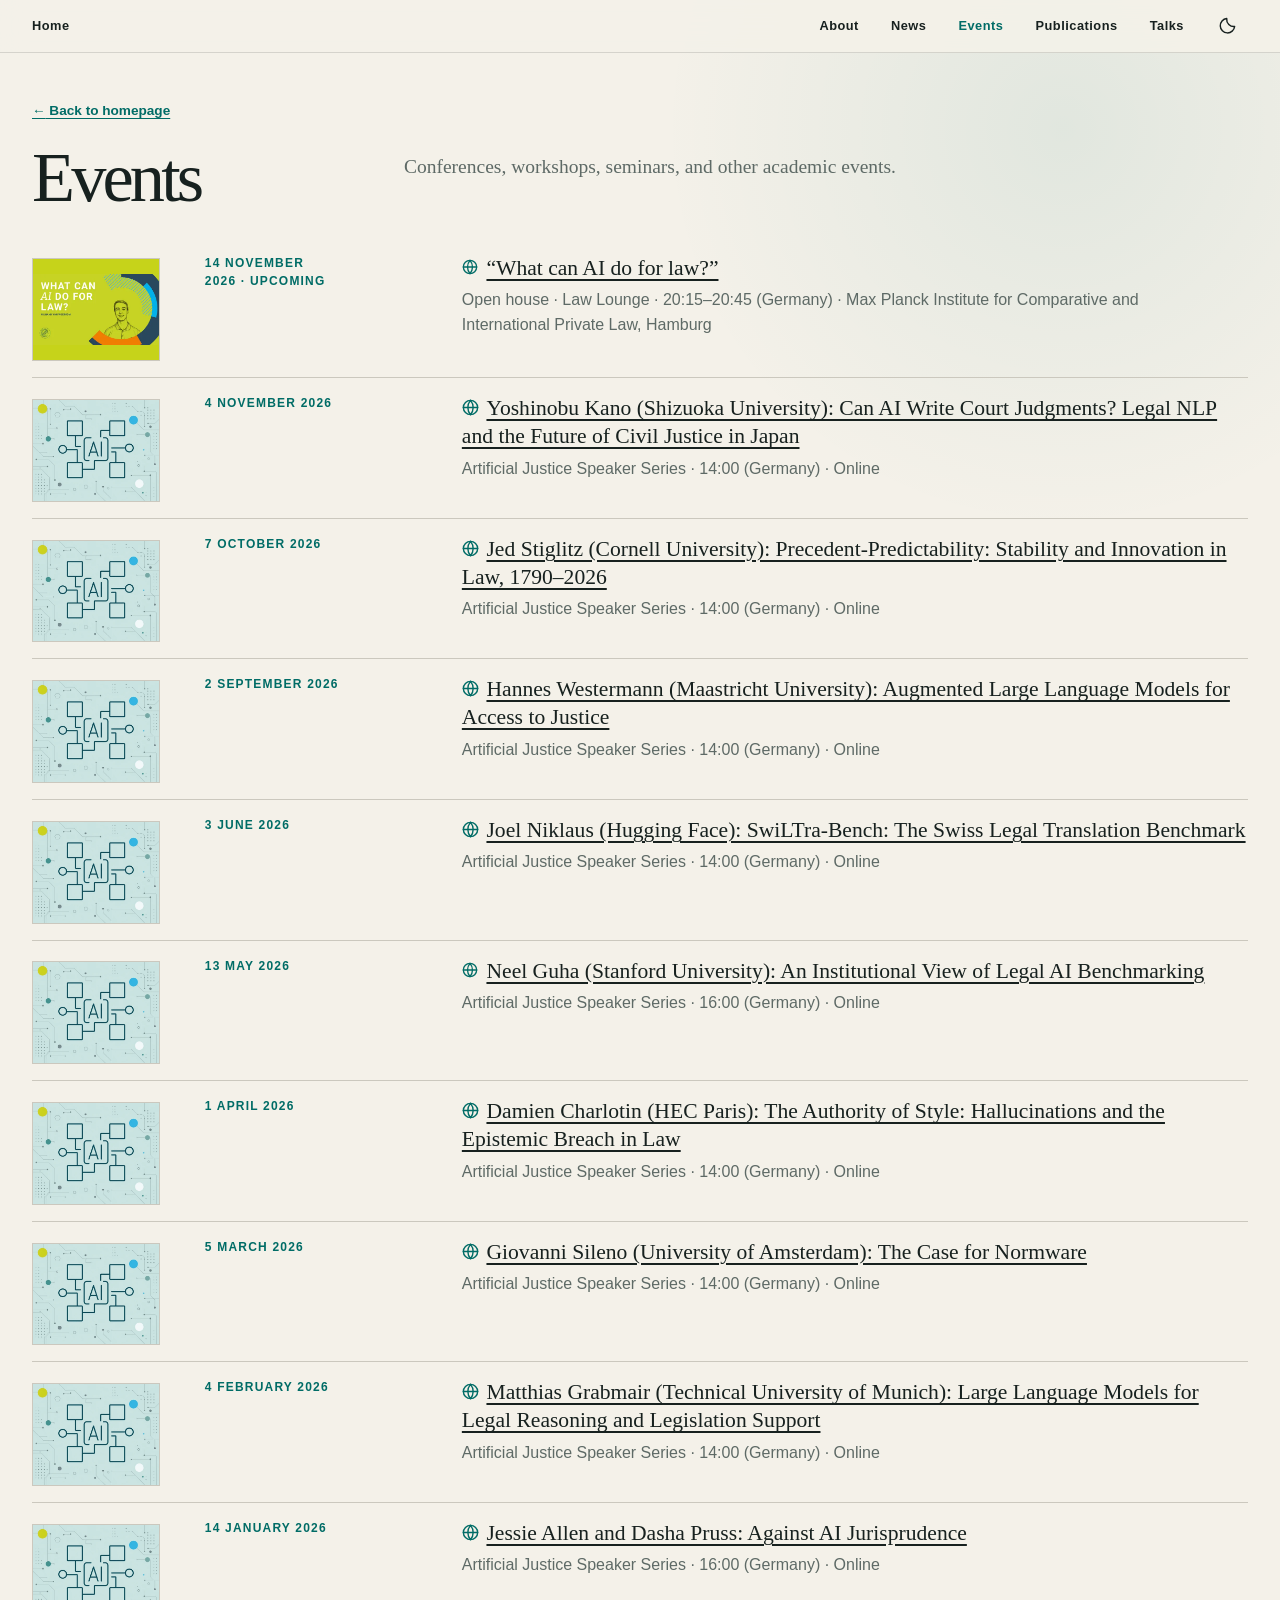
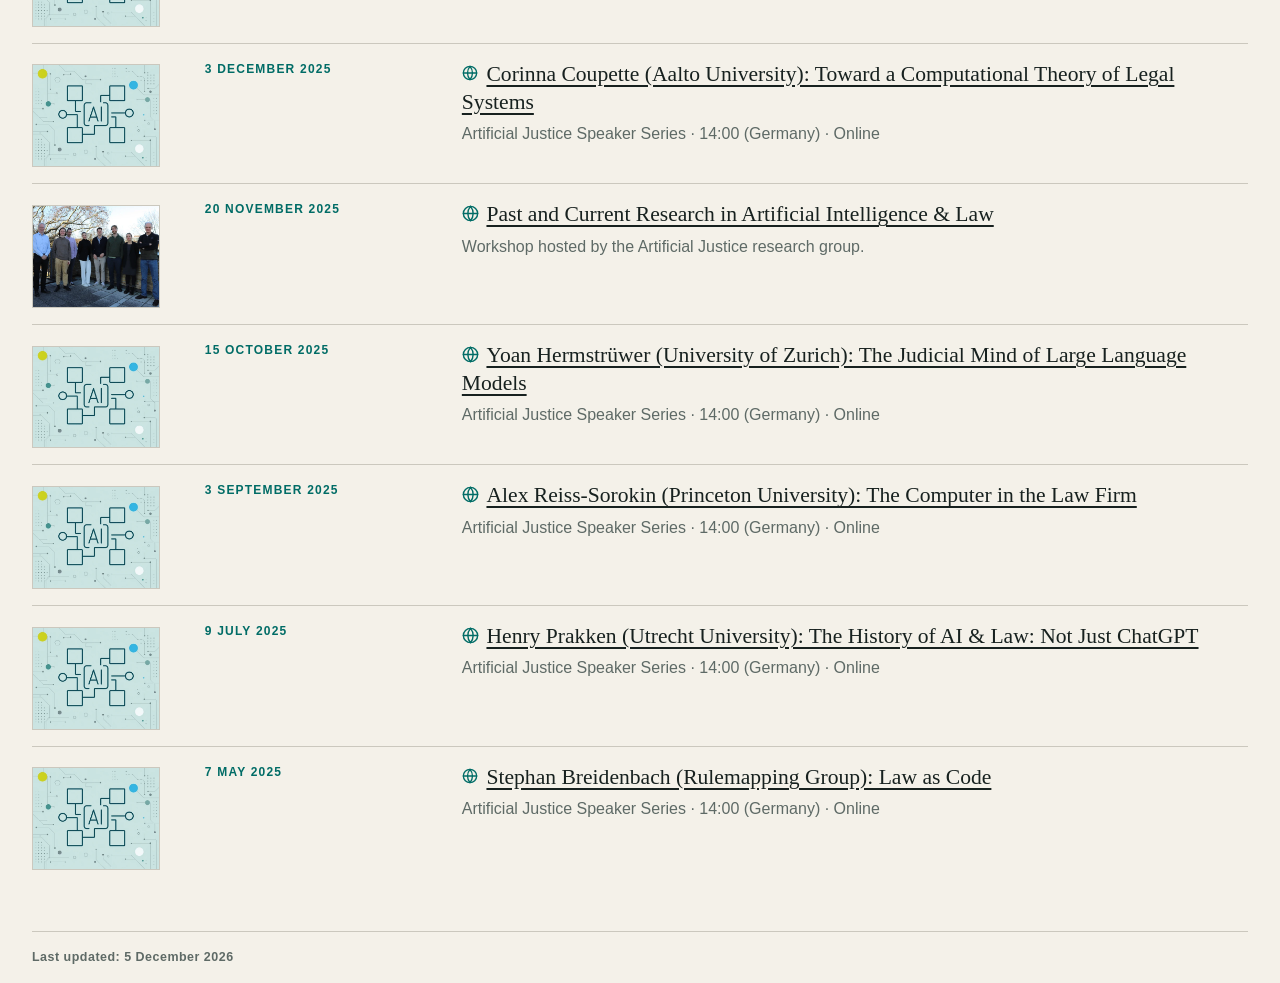
==== events.html @ 54cd49c9 "Tighten Talks spacing in phone layout" ====
<!doctype html>
<html lang="en">
  <head>
    <meta charset="utf-8">
    <meta name="viewport" content="width=device-width, initial-scale=1">
    <meta name="theme-color" content="#f4f1e9">
    <meta name="description" content="Conferences, workshops, seminars, and other academic events.">
    <title>Events — Wijnand van Woerkom</title>
    <link rel="icon" href="favicon.ico?v=1" sizes="16x16 32x32 48x48 64x64">
    <link rel="icon" href="assets/icons/favicon.svg?v=13" type="image/svg+xml" sizes="any">
    <link rel="icon" href="assets/icons/favicon-32.png?v=13" sizes="32x32" type="image/png">
    <link rel="apple-touch-icon" href="assets/icons/apple-touch-icon.png?v=13">
    <script src="scripts/theme.js?v=4"></script>
    <link rel="stylesheet" href="styles.css?v=54">
    <script src="scripts/site.js?v=16" defer></script>
    <script src="scripts/lightbox.js?v=1" defer></script>
    <!-- Cloudflare Web Analytics -->
    <script
      type="module"
      src="https://static.cloudflareinsights.com/beacon.min.js"
      data-cf-beacon='{"token":"e4d41b147d684d9581b0b6d84099897e"}'
    ></script>
    <!-- End Cloudflare Web Analytics -->
  </head>
  <body>
    <a class="skip-link" href="#main-content">Skip to main content</a>

    <header class="site-header">
      <div class="header-inner">
        <a class="home-link" href="index.html">Home</a>
        <nav aria-label="Primary navigation">
          <a href="index.html#about">About</a>
          <a href="news.html">News</a>
          <a href="events.html" aria-current="page">Events</a>
          <a href="index.html#publications">Publications</a>
          <a href="index.html#talks">Talks</a>
        </nav>
        <button class="theme-toggle" type="button" data-theme-toggle aria-label="Switch to dark mode" title="Switch to dark mode" hidden>
          <svg class="theme-icon-moon" viewBox="0 0 24 24" aria-hidden="true" focusable="false">
            <path d="M20.8 13.1A9 9 0 0 1 10.9 3.2a9 9 0 1 0 9.9 9.9Z"></path>
          </svg>
          <svg class="theme-icon-sun" viewBox="0 0 24 24" aria-hidden="true" focusable="false">
            <circle cx="12" cy="12" r="4"></circle>
            <path d="M12 2v2M12 20v2M2 12h2M20 12h2M4.93 4.93l1.42 1.42M17.65 17.65l1.42 1.42M4.93 19.07l1.42-1.42M17.65 6.35l1.42-1.42"></path>
          </svg>
        </button>
      </div>
    </header>

    <main class="listing-page" id="main-content">
      <a class="back-link" href="index.html#events"><span aria-hidden="true">←</span> Back to homepage</a>
      <header class="listing-intro">
        <h1>Events</h1>
        <p>Conferences, workshops, seminars, and other academic events.</p>
      </header>

      <ol class="archive-list">
        <!-- Add new entries at the top and copy the first three to index.html. -->
        <li>
          <a class="item-thumbnail" href="assets/thumbnails/full/lawsnack.webp" data-lightbox aria-haspopup="dialog" aria-label="Enlarge image for What can AI do for law?">
            <img class="thumbnail-lawsnack" src="assets/thumbnails/lawsnack.webp" alt="" width="480" height="384" loading="lazy" decoding="async">
          </a>
          <p class="entry-date"><time datetime="2026-11-14">14 November 2026</time>&nbsp;<span class="entry-status">· Upcoming</span></p>
          <div>
            <h2>
              <a href="https://www.mpipriv.de/open-house">“What can AI do for law?”</a>
            </h2>
            <p>Open house · Law Lounge · 20:15–20:45 (Germany) · Max Planck Institute for Comparative and International Private Law, Hamburg</p>
          </div>
        </li>
        <li>
          <a class="item-thumbnail" href="assets/thumbnails/full/artificial-justice-light.webp?v=2" data-lightbox data-lightbox-dark="assets/thumbnails/full/artificial-justice-dark.webp?v=2" aria-haspopup="dialog" aria-label="Enlarge image for Yoshinobu Kano (Shizuoka University): Can AI Write Court Judgments? Legal NLP and the Future of Civil Justice in Japan">
            <img class="thumbnail-light" src="assets/thumbnails/artificial-justice-light.webp?v=4" alt="" width="480" height="384" loading="lazy" decoding="async">
            <img class="thumbnail-dark" src="assets/thumbnails/artificial-justice-dark.webp?v=4" alt="" width="480" height="384" loading="lazy" decoding="async">
          </a>
          <time datetime="2026-11-04">4 November 2026</time>
          <div>
            <h2>
              <a href="https://www.mpipriv.de/events/47195/1926527">Yoshinobu Kano (Shizuoka University): Can AI Write Court Judgments? Legal NLP and the Future of Civil Justice in Japan</a>
            </h2>
            <p>Artificial Justice Speaker Series · 14:00 (Germany) · Online</p>
          </div>
        </li>
        <li>
          <a class="item-thumbnail" href="assets/thumbnails/full/artificial-justice-light.webp?v=2" data-lightbox data-lightbox-dark="assets/thumbnails/full/artificial-justice-dark.webp?v=2" aria-haspopup="dialog" aria-label="Enlarge image for Jed Stiglitz (Cornell University): Precedent-Predictability: Stability and Innovation in Law, 1790–2026">
            <img class="thumbnail-light" src="assets/thumbnails/artificial-justice-light.webp?v=4" alt="" width="480" height="384" loading="lazy" decoding="async">
            <img class="thumbnail-dark" src="assets/thumbnails/artificial-justice-dark.webp?v=4" alt="" width="480" height="384" loading="lazy" decoding="async">
          </a>
          <time datetime="2026-10-07">7 October 2026</time>
          <div>
            <h2>
              <a href="https://www.mpipriv.de/events/46860/1929073">Jed Stiglitz (Cornell University): Precedent-Predictability: Stability and Innovation in Law, 1790–2026</a>
            </h2>
            <p>Artificial Justice Speaker Series · 14:00 (Germany) · Online</p>
          </div>
        </li>
        <li>
          <a class="item-thumbnail" href="assets/thumbnails/full/artificial-justice-light.webp?v=2" data-lightbox data-lightbox-dark="assets/thumbnails/full/artificial-justice-dark.webp?v=2" aria-haspopup="dialog" aria-label="Enlarge image for Hannes Westermann (Maastricht University): Augmented Large Language Models for Access to Justice">
            <img class="thumbnail-light" src="assets/thumbnails/artificial-justice-light.webp?v=4" alt="" width="480" height="384" loading="lazy" decoding="async">
            <img class="thumbnail-dark" src="assets/thumbnails/artificial-justice-dark.webp?v=4" alt="" width="480" height="384" loading="lazy" decoding="async">
          </a>
          <time datetime="2026-09-02">2 September 2026</time>
          <div>
            <h2>
              <a href="https://www.mpipriv.de/events/46498/1929073">Hannes Westermann (Maastricht University): Augmented Large Language Models for Access to Justice</a>
            </h2>
            <p>Artificial Justice Speaker Series · 14:00 (Germany) · Online</p>
          </div>
        </li>
        <li>
          <a class="item-thumbnail" href="assets/thumbnails/full/artificial-justice-light.webp?v=2" data-lightbox data-lightbox-dark="assets/thumbnails/full/artificial-justice-dark.webp?v=2" aria-haspopup="dialog" aria-label="Enlarge image for Joel Niklaus (Hugging Face): SwiLTra-Bench: The Swiss Legal Translation Benchmark">
            <img class="thumbnail-light" src="assets/thumbnails/artificial-justice-light.webp?v=4" alt="" width="480" height="384" loading="lazy" decoding="async">
            <img class="thumbnail-dark" src="assets/thumbnails/artificial-justice-dark.webp?v=4" alt="" width="480" height="384" loading="lazy" decoding="async">
          </a>
          <time datetime="2026-06-03">3 June 2026</time>
          <div>
            <h2>
              <a href="https://www.mpipriv.de/events/45762/1929073">Joel Niklaus (Hugging Face): SwiLTra-Bench: The Swiss Legal Translation Benchmark</a>
            </h2>
            <p>Artificial Justice Speaker Series · 14:00 (Germany) · Online</p>
          </div>
        </li>
        <li>
          <a class="item-thumbnail" href="assets/thumbnails/full/artificial-justice-light.webp?v=2" data-lightbox data-lightbox-dark="assets/thumbnails/full/artificial-justice-dark.webp?v=2" aria-haspopup="dialog" aria-label="Enlarge image for Neel Guha (Stanford University): An Institutional View of Legal AI Benchmarking">
            <img class="thumbnail-light" src="assets/thumbnails/artificial-justice-light.webp?v=4" alt="" width="480" height="384" loading="lazy" decoding="async">
            <img class="thumbnail-dark" src="assets/thumbnails/artificial-justice-dark.webp?v=4" alt="" width="480" height="384" loading="lazy" decoding="async">
          </a>
          <time datetime="2026-05-13">13 May 2026</time>
          <div>
            <h2>
              <a href="https://www.mpipriv.de/events/45510/1929073">Neel Guha (Stanford University): An Institutional View of Legal AI Benchmarking</a>
            </h2>
            <p>Artificial Justice Speaker Series · 16:00 (Germany) · Online</p>
          </div>
        </li>
        <li>
          <a class="item-thumbnail" href="assets/thumbnails/full/artificial-justice-light.webp?v=2" data-lightbox data-lightbox-dark="assets/thumbnails/full/artificial-justice-dark.webp?v=2" aria-haspopup="dialog" aria-label="Enlarge image for Damien Charlotin (HEC Paris): The Authority of Style: Hallucinations and the Epistemic Breach in Law">
            <img class="thumbnail-light" src="assets/thumbnails/artificial-justice-light.webp?v=4" alt="" width="480" height="384" loading="lazy" decoding="async">
            <img class="thumbnail-dark" src="assets/thumbnails/artificial-justice-dark.webp?v=4" alt="" width="480" height="384" loading="lazy" decoding="async">
          </a>
          <time datetime="2026-04-01">1 April 2026</time>
          <div>
            <h2>
              <a href="https://www.mpipriv.de/events/45052/1929073">Damien Charlotin (HEC Paris): The Authority of Style: Hallucinations and the Epistemic Breach in Law</a>
            </h2>
            <p>Artificial Justice Speaker Series · 14:00 (Germany) · Online</p>
          </div>
        </li>
        <li>
          <a class="item-thumbnail" href="assets/thumbnails/full/artificial-justice-light.webp?v=2" data-lightbox data-lightbox-dark="assets/thumbnails/full/artificial-justice-dark.webp?v=2" aria-haspopup="dialog" aria-label="Enlarge image for Giovanni Sileno (University of Amsterdam): The Case for Normware">
            <img class="thumbnail-light" src="assets/thumbnails/artificial-justice-light.webp?v=4" alt="" width="480" height="384" loading="lazy" decoding="async">
            <img class="thumbnail-dark" src="assets/thumbnails/artificial-justice-dark.webp?v=4" alt="" width="480" height="384" loading="lazy" decoding="async">
          </a>
          <time datetime="2026-03-05">5 March 2026</time>
          <div>
            <h2>
              <a href="https://www.mpipriv.de/events/44891/1929073">Giovanni Sileno (University of Amsterdam): The Case for Normware</a>
            </h2>
            <p>Artificial Justice Speaker Series · 14:00 (Germany) · Online</p>
          </div>
        </li>
        <li>
          <a class="item-thumbnail" href="assets/thumbnails/full/artificial-justice-light.webp?v=2" data-lightbox data-lightbox-dark="assets/thumbnails/full/artificial-justice-dark.webp?v=2" aria-haspopup="dialog" aria-label="Enlarge image for Matthias Grabmair (Technical University of Munich): Large Language Models for Legal Reasoning and Legislation Support">
            <img class="thumbnail-light" src="assets/thumbnails/artificial-justice-light.webp?v=4" alt="" width="480" height="384" loading="lazy" decoding="async">
            <img class="thumbnail-dark" src="assets/thumbnails/artificial-justice-dark.webp?v=4" alt="" width="480" height="384" loading="lazy" decoding="async">
          </a>
          <time datetime="2026-02-04">4 February 2026</time>
          <div>
            <h2>
              <a href="https://www.mpipriv.de/events/44492/1929073">Matthias Grabmair (Technical University of Munich): Large Language Models for Legal Reasoning and Legislation Support</a>
            </h2>
            <p>Artificial Justice Speaker Series · 14:00 (Germany) · Online</p>
          </div>
        </li>
        <li>
          <a class="item-thumbnail" href="assets/thumbnails/full/artificial-justice-light.webp?v=2" data-lightbox data-lightbox-dark="assets/thumbnails/full/artificial-justice-dark.webp?v=2" aria-haspopup="dialog" aria-label="Enlarge image for Jessie Allen and Dasha Pruss: Against AI Jurisprudence">
            <img class="thumbnail-light" src="assets/thumbnails/artificial-justice-light.webp?v=4" alt="" width="480" height="384" loading="lazy" decoding="async">
            <img class="thumbnail-dark" src="assets/thumbnails/artificial-justice-dark.webp?v=4" alt="" width="480" height="384" loading="lazy" decoding="async">
          </a>
          <time datetime="2026-01-14">14 January 2026</time>
          <div>
            <h2>
              <a href="https://www.mpipriv.de/events/44152/1929073">Jessie Allen and Dasha Pruss: Against AI Jurisprudence</a>
            </h2>
            <p>Artificial Justice Speaker Series · 16:00 (Germany) · Online</p>
          </div>
        </li>
        <li>
          <a class="item-thumbnail" href="assets/thumbnails/full/artificial-justice-light.webp?v=2" data-lightbox data-lightbox-dark="assets/thumbnails/full/artificial-justice-dark.webp?v=2" aria-haspopup="dialog" aria-label="Enlarge image for Corinna Coupette (Aalto University): Toward a Computational Theory of Legal Systems">
            <img class="thumbnail-light" src="assets/thumbnails/artificial-justice-light.webp?v=4" alt="" width="480" height="384" loading="lazy" decoding="async">
            <img class="thumbnail-dark" src="assets/thumbnails/artificial-justice-dark.webp?v=4" alt="" width="480" height="384" loading="lazy" decoding="async">
          </a>
          <time datetime="2025-12-03">3 December 2025</time>
          <div>
            <h2>
              <a href="https://www.mpipriv.de/events/43882/1929073">Corinna Coupette (Aalto University): Toward a Computational Theory of Legal Systems</a>
            </h2>
            <p>Artificial Justice Speaker Series · 14:00 (Germany) · Online</p>
          </div>
        </li>
        <li>
          <a class="item-thumbnail" href="assets/thumbnails/full/aj-workshop.webp?v=1" data-lightbox aria-haspopup="dialog" aria-label="Enlarge image for Past and Current Research in Artificial Intelligence &amp; Law">
            <img src="assets/thumbnails/aj-workshop.webp?v=3" alt="" width="480" height="384" loading="lazy" decoding="async">
          </a>
          <time datetime="2025-11-20">20 November 2025</time>
          <div>
            <h2>
              <a href="https://www.mpipriv.de/1979161/research-group-news">Past and Current Research in Artificial Intelligence &amp; Law</a>
            </h2>
            <p>Workshop hosted by the Artificial Justice research group.</p>
          </div>
        </li>
        <li>
          <a class="item-thumbnail" href="assets/thumbnails/full/artificial-justice-light.webp?v=2" data-lightbox data-lightbox-dark="assets/thumbnails/full/artificial-justice-dark.webp?v=2" aria-haspopup="dialog" aria-label="Enlarge image for Yoan Hermstrüwer (University of Zurich): The Judicial Mind of Large Language Models">
            <img class="thumbnail-light" src="assets/thumbnails/artificial-justice-light.webp?v=4" alt="" width="480" height="384" loading="lazy" decoding="async">
            <img class="thumbnail-dark" src="assets/thumbnails/artificial-justice-dark.webp?v=4" alt="" width="480" height="384" loading="lazy" decoding="async">
          </a>
          <time datetime="2025-10-15">15 October 2025</time>
          <div>
            <h2>
              <a href="https://www.mpipriv.de/events/43314/1929073">Yoan Hermstrüwer (University of Zurich): The Judicial Mind of Large Language Models</a>
            </h2>
            <p>Artificial Justice Speaker Series · 14:00 (Germany) · Online</p>
          </div>
        </li>
        <li>
          <a class="item-thumbnail" href="assets/thumbnails/full/artificial-justice-light.webp?v=2" data-lightbox data-lightbox-dark="assets/thumbnails/full/artificial-justice-dark.webp?v=2" aria-haspopup="dialog" aria-label="Enlarge image for Alex Reiss-Sorokin (Princeton University): The Computer in the Law Firm">
            <img class="thumbnail-light" src="assets/thumbnails/artificial-justice-light.webp?v=4" alt="" width="480" height="384" loading="lazy" decoding="async">
            <img class="thumbnail-dark" src="assets/thumbnails/artificial-justice-dark.webp?v=4" alt="" width="480" height="384" loading="lazy" decoding="async">
          </a>
          <time datetime="2025-09-03">3 September 2025</time>
          <div>
            <h2>
              <a href="https://www.mpipriv.de/events/42807/1929073">Alex Reiss-Sorokin (Princeton University): The Computer in the Law Firm</a>
            </h2>
            <p>Artificial Justice Speaker Series · 14:00 (Germany) · Online</p>
          </div>
        </li>
        <li>
          <a class="item-thumbnail" href="assets/thumbnails/full/artificial-justice-light.webp?v=2" data-lightbox data-lightbox-dark="assets/thumbnails/full/artificial-justice-dark.webp?v=2" aria-haspopup="dialog" aria-label="Enlarge image for Henry Prakken (Utrecht University): The History of AI &amp; Law: Not Just ChatGPT">
            <img class="thumbnail-light" src="assets/thumbnails/artificial-justice-light.webp?v=4" alt="" width="480" height="384" loading="lazy" decoding="async">
            <img class="thumbnail-dark" src="assets/thumbnails/artificial-justice-dark.webp?v=4" alt="" width="480" height="384" loading="lazy" decoding="async">
          </a>
          <time datetime="2025-07-09">9 July 2025</time>
          <div>
            <h2>
              <a href="https://www.mpipriv.de/events/42325/1929073">Henry Prakken (Utrecht University): The History of AI &amp; Law: Not Just ChatGPT</a>
            </h2>
            <p>Artificial Justice Speaker Series · 14:00 (Germany) · Online</p>
          </div>
        </li>
        <li>
          <a class="item-thumbnail" href="assets/thumbnails/full/artificial-justice-light.webp?v=2" data-lightbox data-lightbox-dark="assets/thumbnails/full/artificial-justice-dark.webp?v=2" aria-haspopup="dialog" aria-label="Enlarge image for Stephan Breidenbach (Rulemapping Group): Law as Code">
            <img class="thumbnail-light" src="assets/thumbnails/artificial-justice-light.webp?v=4" alt="" width="480" height="384" loading="lazy" decoding="async">
            <img class="thumbnail-dark" src="assets/thumbnails/artificial-justice-dark.webp?v=4" alt="" width="480" height="384" loading="lazy" decoding="async">
          </a>
          <time datetime="2025-05-07">7 May 2025</time>
          <div>
            <h2>
              <a href="https://www.mpipriv.de/events/41716/1929073">Stephan Breidenbach (Rulemapping Group): Law as Code</a>
            </h2>
            <p>Artificial Justice Speaker Series · 14:00 (Germany) · Online</p>
          </div>
        </li>
      </ol>
    </main>

    <footer class="site-footer">
      <p>Last updated: <time data-last-updated>recently</time></p>
    </footer>
  </body>
</html>
---- styles.css ----
:root {
  --ink: #17211f;
  --muted: #5e6a66;
  --paper: #f4f1e9;
  --accent: #006c66;
  --accent-soft: #c9dcd7;
  --line: #cbc8be;
  --accent-glow: rgb(0 108 102 / 8%);
  --header-background: rgb(244 241 233 / 92%);
  --header-line: rgb(23 33 31 / 14%);
  --surface-hover: rgb(255 255 255 / 48%);
  --content-width: 76rem;
  --section-padding: clamp(1.375rem, 2.25vw, 1.75rem);
  --divider-heading-size: clamp(1.4rem, 2.2vw, 1.75rem);
  --divider-heading-inset: 0.25rem;
  --divider-heading-gap: 0.85rem;
  color-scheme: light;
  color: var(--ink);
  background: var(--paper);
  font-family: Inter, ui-sans-serif, -apple-system, BlinkMacSystemFont, "Segoe UI", sans-serif;
  font-synthesis: none;
  text-rendering: optimizeLegibility;
}

:root[data-theme="dark"] {
  --ink: #e8e6de;
  --muted: #adb9b2;
  --paper: #18211f;
  --accent: #7bc9bc;
  --accent-soft: #29463f;
  --line: #394640;
  --accent-glow: rgb(123 201 188 / 6%);
  --header-background: rgb(24 33 31 / 92%);
  --header-line: rgb(232 230 222 / 14%);
  --surface-hover: rgb(123 201 188 / 8%);
  color-scheme: dark;
}

*,
*::before,
*::after {
  box-sizing: border-box;
}

html {
  scroll-behavior: smooth;
}

[id] {
  scroll-margin-top: 4.25rem;
}

body {
  min-width: 18rem;
  margin: 0;
  background:
    radial-gradient(circle at 83% 5%, var(--accent-glow), transparent 25rem),
    var(--paper);
  color: var(--ink);
  line-height: 1.55;
}

img {
  display: block;
  height: auto;
  max-width: 100%;
}

button,
input,
textarea,
select {
  font: inherit;
}

a {
  color: inherit;
  text-decoration-thickness: 0.08em;
  text-underline-offset: 0.2em;
}

a:hover {
  color: var(--accent);
}

a:focus-visible,
button:focus-visible {
  border-radius: 0.15rem;
  outline: 0.2rem solid var(--accent);
  outline-offset: 0.25rem;
}

.skip-link {
  position: fixed;
  z-index: 20;
  top: 0.75rem;
  left: 0.75rem;
  padding: 0.65rem 0.9rem;
  transform: translateY(-200%);
  background: var(--ink);
  color: var(--paper);
}

.skip-link:focus {
  transform: translateY(0);
}

.site-header {
  position: sticky;
  z-index: 10;
  top: 0;
  border-bottom: 1px solid var(--header-line);
  background: var(--header-background);
  backdrop-filter: blur(0.75rem);
}

.header-inner,
.hero,
.split-section,
.content-section,
.listing-page,
.site-footer {
  width: min(calc(100% - 3rem), var(--content-width));
  margin-inline: auto;
}

.header-inner {
  display: flex;
  min-height: 3.25rem;
  align-items: center;
  justify-content: flex-end;
  gap: clamp(0.5rem, 2vw, 1.5rem);
}

nav {
  display: flex;
  min-width: 0;
  align-items: center;
  gap: clamp(0.8rem, 2.5vw, 2rem);
}

nav,
.home-link {
  font-size: 0.8rem;
  font-weight: 650;
  letter-spacing: 0.04em;
}

nav a,
.home-link {
  text-decoration: none;
}

nav a[aria-current="page"] {
  color: var(--accent);
}

.theme-toggle {
  display: inline-grid;
  flex: 0 0 auto;
  width: 2.5rem;
  height: 2.5rem;
  padding: 0;
  border: 0;
  border-radius: 50%;
  place-items: center;
  background: transparent;
  color: var(--ink);
  cursor: pointer;
  transition: color 160ms ease, background-color 160ms ease;
}

.home-link {
  display: inline-flex;
  flex: 0 0 auto;
  min-width: 2.5rem;
  min-height: 2.5rem;
  align-items: center;
  margin-inline-end: auto;
}

.theme-toggle[hidden] {
  display: none;
}

.theme-toggle:hover {
  background: var(--surface-hover);
  color: var(--accent);
}

.theme-toggle svg {
  width: 1.2rem;
  height: 1.2rem;
  fill: none;
  stroke: currentColor;
  stroke-width: 1.8;
  stroke-linecap: round;
  stroke-linejoin: round;
}

.theme-toggle .theme-icon-sun,
:root[data-theme="dark"] .theme-toggle .theme-icon-moon {
  display: none;
}

:root[data-theme="dark"] .theme-toggle .theme-icon-sun {
  display: block;
}

.hero {
  display: grid;
  grid-template-columns: minmax(0, 1.45fr) minmax(16rem, 0.65fr);
  align-items: center;
  gap: clamp(2rem, 4vw, 4rem);
  padding-block: var(--section-padding);
}

.hero-copy {
  max-width: 49rem;
}

.entry-type,
.entry-date,
.preview-list time,
.archive-list time {
  color: var(--accent);
  font-size: 0.75rem;
  font-weight: 750;
  letter-spacing: 0.1em;
  text-transform: uppercase;
}

h1,
h2,
h3,
p {
  overflow-wrap: break-word;
}

h1,
h2 {
  font-family: Georgia, "Times New Roman", serif;
  font-weight: 400;
}

h1 {
  max-width: 11ch;
  margin: 0;
  font-size: clamp(2.8rem, 5.4vw, 4.5rem);
  letter-spacing: -0.055em;
  line-height: 0.92;
}

.name-heading {
  min-height: 1.84em;
  max-width: none;
  font-size: clamp(2.5rem, 4.6vw, 3.75rem);
}

.name-part {
  display: flex;
  width: max-content;
  min-height: 0.92em;
  align-items: center;
  gap: 0.35rem;
}

.name-toggle {
  flex: 0 0 auto;
  margin: 0;
  padding: 0;
  border: 0;
  background: transparent;
  color: inherit;
  cursor: pointer;
  font-family: inherit;
  font-size: inherit;
  font-weight: inherit;
  letter-spacing: inherit;
  line-height: inherit;
  text-align: left;
}

.name-ipa {
  display: none;
  white-space: nowrap;
}

.name-part.is-expanded .name-standard {
  display: none;
}

.name-part.is-expanded .name-ipa {
  display: inline;
}

.pronunciation-play {
  display: none;
  width: 1.8rem;
  height: 1.8rem;
  padding: 0.3rem;
  border: 1px solid var(--line);
  border-radius: 50%;
  place-items: center;
  background: transparent;
  color: var(--accent);
  cursor: pointer;
  transition: border-color 160ms ease, background-color 160ms ease, color 160ms ease;
}

.pronunciation-play:not([hidden]) {
  display: inline-grid;
}

.pronunciation-play:hover,
.pronunciation-play.is-playing {
  border-color: var(--accent);
  background: var(--accent);
  color: var(--paper);
}

.pronunciation-play svg {
  width: 100%;
  height: 100%;
  overflow: visible;
  fill: currentColor;
  stroke: currentColor;
  stroke-width: 1.8;
  stroke-linecap: round;
  stroke-linejoin: round;
}

.pronunciation-play svg path:first-child {
  stroke: none;
}

.name-heading audio {
  display: none;
}

.role {
  max-width: 41rem;
  margin: 1rem 0 0;
  color: var(--accent);
  font-size: clamp(0.98rem, 1.5vw, 1.1rem);
  font-weight: 650;
  line-height: 1.45;
}

.introduction {
  max-width: 43rem;
  margin: 0.8rem 0 0;
  color: var(--muted);
  font-family: Georgia, "Times New Roman", serif;
  font-size: clamp(1.05rem, 1.6vw, 1.22rem);
  line-height: 1.55;
}

.profile-links {
  display: flex;
  flex-wrap: wrap;
  gap: 0.55rem;
  margin: 1.1rem 0 0;
  padding: 0;
  list-style: none;
}

.profile-links a {
  display: inline-flex;
  gap: 0.45rem;
  align-items: center;
  padding: 0.48rem 0.72rem;
  border: 1px solid var(--line);
  border-radius: 100vmax;
  font-size: 0.8rem;
  font-weight: 650;
  text-decoration: none;
  transition: border-color 160ms ease, background-color 160ms ease;
}

.profile-links a:hover {
  border-color: var(--accent);
  background: var(--surface-hover);
}

.portrait-wrap {
  position: relative;
  width: 100%;
  max-width: 16rem;
  /* Include the accent frame's lower edge in the section's visible bounds. */
  margin: 0 0.75rem 0.75rem 0;
  justify-self: end;
}

.portrait-accent {
  position: absolute;
  inset: 0.75rem -0.75rem -0.75rem 0.75rem;
  border: 1px solid var(--accent);
}

.portrait-frame {
  position: relative;
  display: block;
  overflow: hidden;
}

.portrait {
  position: relative;
  width: 100%;
  aspect-ratio: 4 / 5;
  object-fit: cover;
}

/* Crop the original event artwork to (1020, 200, 640, 800),
   keeping the illustrated face centered without altering the source image. */
.portrait[src*="wijnand-portrait-6.webp"] {
  object-position: 85.98485% 50%;
  transform: translateY(-7.5%) scale(1.35);
}

.split-section {
  --section-padding: clamp(0.5rem, calc(3.5vw - 1.5rem), 1.25rem);
  --split-gap: clamp(1.25rem, 2.5vw, 2rem);
  --thumbnail-width: clamp(5rem, 8.5vw, 7.5rem);
  display: grid;
  grid-template-columns: repeat(2, minmax(0, 1fr));
}

.split-panel {
  --preview-link-space: 6.5rem;
  display: grid;
  grid-template-columns: var(--thumbnail-width) minmax(0, 1fr);
  grid-template-rows: auto 1fr;
  gap: 0.65rem var(--split-gap);
  align-content: start;
  align-items: start;
  min-width: 0;
  padding-block: var(--section-padding);
  padding-top: var(--divider-heading-inset);
}

.split-panel > .section-heading,
.split-panel > .section-content {
  grid-column: 1 / -1;
}

.section-heading::after {
  flex: 1;
  height: 1px;
  background: var(--line);
}

.split-panel > .section-heading::after {
  content: "";
}

.split-panel > .section-content {
  align-self: stretch;
}

.split-panel .text-link {
  position: absolute;
  right: 0;
  bottom: 0;
  margin-top: 0;
  white-space: nowrap;
}

.preview-ending {
  /* Keep the final words beside the archive link without narrowing every line. */
  white-space: nowrap;
}

.preview-ending::after {
  content: "";
  display: inline-block;
  width: var(--preview-link-space);
}

.split-panel:first-child {
  padding-right: var(--split-gap);
}

.split-panel + .split-panel {
  --preview-link-space: 7.5rem;
  padding-left: var(--split-gap);
  border-left: 1px solid var(--line);
}

@media (min-width: 761px) {
  .split-panel:first-child > .section-heading::after {
    /* Bridge both gutters, leaving the same gap on either side of Events. */
    margin-right: calc(var(--divider-heading-gap) - 2 * var(--split-gap) - 1px);
  }

  .split-panel + .split-panel {
    position: relative;
    border-left-color: transparent;
  }

  .split-panel + .split-panel::before {
    content: "";
    position: absolute;
    /* Match the top edge of the 1px rule centered beside the heading. */
    top: calc(var(--divider-heading-inset) + (var(--divider-heading-size) - 1px) / 2);
    bottom: 0;
    left: -1px;
    width: 1px;
    background: var(--line);
    pointer-events: none;
  }
}

h2 {
  margin: 0;
  font-size: clamp(1.7rem, 3.1vw, 2.5rem);
  letter-spacing: -0.05em;
  line-height: 1;
}

h3 {
  margin: 0;
  font-family: Georgia, "Times New Roman", serif;
  font-size: clamp(1.05rem, 1.8vw, 1.32rem);
  font-weight: 500;
  line-height: 1.3;
}

.preview-list h3 > a::before,
.event-list h3 > a::before,
.archive-list h2 > a::before {
  display: inline-block;
  width: 0.78em;
  height: 0.78em;
  margin-right: 0.36em;
  background: var(--accent);
  content: "";
  mask: url("data:image/svg+xml,%3Csvg xmlns='http://www.w3.org/2000/svg' viewBox='0 0 24 24' fill='none' stroke='black' stroke-width='2' stroke-linecap='round' stroke-linejoin='round'%3E%3Ccircle cx='12' cy='12' r='10'/%3E%3Cpath d='M2 12h20M12 2a15.3 15.3 0 0 1 0 20M12 2a15.3 15.3 0 0 0 0 20'/%3E%3C/svg%3E") center / contain no-repeat;
  vertical-align: -0.04em;
  -webkit-mask: url("data:image/svg+xml,%3Csvg xmlns='http://www.w3.org/2000/svg' viewBox='0 0 24 24' fill='none' stroke='black' stroke-width='2' stroke-linecap='round' stroke-linejoin='round'%3E%3Ccircle cx='12' cy='12' r='10'/%3E%3Cpath d='M2 12h20M12 2a15.3 15.3 0 0 1 0 20M12 2a15.3 15.3 0 0 0 0 20'/%3E%3C/svg%3E") center / contain no-repeat;
}

.preview-list,
.archive-list,
.event-list,
.publication-list {
  margin: 0;
  padding: 0;
  list-style: none;
}

.preview-list li {
  display: grid;
  grid-template-columns: var(--thumbnail-width) minmax(0, 1fr);
  gap: var(--split-gap);
  align-items: start;
  padding-block: 0.8rem;
  border-bottom: 1px solid var(--line);
}

.item-thumbnail {
  display: block;
  width: 100%;
  min-width: 0;
  align-self: start;
  /* Align with the date capitals, allowing for the line's built-in leading. */
  margin-top: 0.3rem;
  overflow: hidden;
  /* Reserve space for the frame without covering the photo or the margins. */
  border: 1px solid var(--line);
  cursor: zoom-in;
}

.item-thumbnail:focus-visible {
  outline: 0.2rem solid var(--accent);
  outline-offset: 0.15rem;
}

.item-thumbnail img {
  width: 100%;
  height: auto;
  aspect-ratio: 5 / 4;
  object-fit: cover;
}

.item-thumbnail .thumbnail-lawsnack {
  object-fit: contain;
  background: #c6d31a;
}

.item-thumbnail .thumbnail-dark,
:root[data-theme="dark"] .item-thumbnail .thumbnail-light {
  display: none;
}

:root[data-theme="dark"] .item-thumbnail .thumbnail-dark {
  display: block;
}

.image-lightbox {
  position: fixed;
  inset: 0;
  width: 100%;
  height: 100%;
  height: 100dvh;
  max-width: none;
  max-height: none;
  margin: 0;
  padding: 3.5rem clamp(0.75rem, 3vw, 2.5rem);
  border: 0;
  background: transparent;
  overflow: hidden;
}

.image-lightbox[open] {
  display: grid;
  place-items: center;
}

.image-lightbox::backdrop {
  background: rgb(0 0 0 / 72%);
}

.image-lightbox-image {
  width: auto;
  height: auto;
  max-width: 100%;
  max-height: calc(100vh - 7rem);
  max-height: calc(100dvh - 7rem);
  object-fit: contain;
  box-shadow: 0 0.75rem 3rem rgb(0 0 0 / 24%);
}

.image-lightbox-close {
  position: fixed;
  top: max(0.65rem, env(safe-area-inset-top));
  right: max(0.65rem, env(safe-area-inset-right));
  display: grid;
  width: 2.75rem;
  height: 2.75rem;
  padding: 0;
  border: 1px solid rgb(255 255 255 / 28%);
  border-radius: 50%;
  place-items: center;
  background: rgb(0 0 0 / 30%);
  color: #fff;
  cursor: pointer;
}

.image-lightbox-close:hover {
  background: rgb(0 0 0 / 60%);
}

.image-lightbox-close:focus-visible {
  outline-color: #fff;
}

.image-lightbox-close svg {
  width: 1.2rem;
  height: 1.2rem;
  fill: none;
  stroke: currentColor;
  stroke-width: 2;
  stroke-linecap: round;
}

.preview-list li:first-child {
  padding-top: 0;
}

.preview-list li:last-child {
  padding-bottom: 0;
  border-bottom: 0;
}

.preview-list li > div > time,
.preview-list .entry-date {
  display: block;
  margin: 0 0 0.3rem;
}

.preview-list p:not(.entry-date) {
  margin: 0.35rem 0 0;
  color: var(--muted);
}

.entry-status {
  white-space: nowrap;
}

.text-link {
  display: inline-block;
  margin-top: 0.9rem;
  color: var(--accent);
  font-weight: 700;
}

.content-section {
  display: grid;
  grid-template-columns: minmax(10rem, 0.32fr) minmax(0, 1fr);
  gap: clamp(1rem, 2vw, 2rem);
  padding-block: var(--section-padding);
  border-top: 1px solid var(--line);
}

@media (min-width: 761px) {
  #talks {
    grid-template-columns: minmax(8rem, 0.22fr) minmax(0, 1fr);
  }
}

.section-heading {
  display: flex;
  align-items: center;
  align-self: start;
  gap: var(--divider-heading-gap);
}

.section-heading h2 {
  flex: 0 0 auto;
  max-width: none;
  /* Align the visible first letter, using its measured font side bearing. */
  margin-left: var(--heading-optical-offset, 0px);
  font-size: var(--divider-heading-size);
  letter-spacing: -0.035em;
  line-height: 1;
}

.section-content {
  position: relative;
  min-width: 0;
}

.publication-list {
  counter-reset: publication;
}

.publication-list li {
  position: relative;
  padding: 0 0 1.1rem 2.75rem;
  counter-increment: publication;
}

.publication-list li + li {
  padding-top: 1.1rem;
  border-top: 1px solid var(--line);
}

.publication-list li::before {
  position: absolute;
  top: 0;
  left: 0;
  color: var(--accent);
  content: counter(publication, decimal-leading-zero);
  font-family: Georgia, "Times New Roman", serif;
  font-size: 1.15rem;
  line-height: 1;
}

.publication-list li + li::before {
  top: 1.1rem;
}

.publication-list.is-collapsed > li:nth-child(n + 6) {
  display: none;
}

.publication-list > li:last-child,
.publication-list.is-collapsed > li:nth-child(5) {
  padding-bottom: 0;
}

.publication-list > li:last-child article > :last-child,
.publication-list.is-collapsed > li:nth-child(5) article > :last-child {
  min-height: 2rem;
  padding-right: 2.5rem;
}

.event-list.is-collapsed > li:nth-child(n + 6) {
  display: none;
}

.entry-type {
  margin: 0 0 0.35rem;
}

.publication-links {
  white-space: nowrap;
}

.authors,
.citation {
  margin: 0.45rem 0 0;
  color: var(--muted);
}

.authors a {
  color: var(--ink);
}

.entry-links {
  display: flex;
  flex-wrap: wrap;
  gap: 0.5rem 0.85rem;
  align-items: center;
  margin: 0.65rem 0 0;
  font-size: 0.76rem;
  font-weight: 750;
  letter-spacing: 0.075em;
  text-transform: uppercase;
}

.publication-links a {
  color: var(--accent);
}

.award-badge {
  display: inline-flex;
  align-items: center;
  padding: 0.18rem 0.5rem;
  border: 1px solid var(--accent);
  border-radius: 100vmax;
  color: var(--accent);
  font-size: 0.68rem;
  letter-spacing: 0.055em;
}

.award-badge-secondary {
  border-color: var(--line);
  color: var(--muted);
}

.publication-toggle {
  position: absolute;
  right: 0;
  bottom: 0;
  display: grid;
  width: 2rem;
  height: 2rem;
  padding: 0;
  border: 1px solid var(--accent);
  border-radius: 50%;
  background: transparent;
  color: var(--accent);
  cursor: pointer;
  font-size: 1.25rem;
  line-height: 1;
  place-items: center;
}

.toggle-icon {
  width: 1rem;
  height: 1rem;
  fill: none;
  stroke: currentColor;
  stroke-linecap: round;
  stroke-linejoin: round;
  stroke-width: 2.6;
  transition: transform 160ms ease;
}

.publication-toggle[aria-expanded="true"] .toggle-icon {
  transform: rotate(180deg);
}

.publication-toggle:hover {
  background: var(--accent);
  color: var(--paper);
}

.event-list li {
  display: grid;
  grid-template-columns: 12rem minmax(0, 1fr);
  gap: 1rem;
  padding-block: 0.85rem;
  border-bottom: 1px solid var(--line);
}

.event-list li:first-child {
  padding-top: 0.25rem;
}

.event-list > li:last-child,
.event-list.is-collapsed > li:nth-child(5) {
  padding-bottom: 0;
  border-bottom: 0;
}

.event-list > li:last-child > div > :last-child,
.event-list.is-collapsed > li:nth-child(5) > div > :last-child {
  padding-right: 2.5rem;
}

.event-list p:not(.entry-date) {
  margin: 0.35rem 0 0;
  color: var(--muted);
}

.event-list .entry-date {
  margin: 0.2rem 0 0;
  white-space: nowrap;
}

.event-list .recording-link {
  color: var(--accent);
}

.listing-page {
  min-height: calc(100svh - 3.25rem);
  padding-block: clamp(2rem, 3.5vw, 3rem);
}

.back-link {
  display: inline-block;
  margin-bottom: 1.5rem;
  color: var(--accent);
  font-size: 0.85rem;
  font-weight: 700;
}

.listing-intro {
  display: grid;
  grid-template-columns: minmax(11rem, 0.38fr) minmax(0, 1fr);
  gap: clamp(1.5rem, 4vw, 4rem);
  padding-bottom: var(--section-padding);
}

.listing-intro h1 {
  font-size: clamp(2.8rem, 5.5vw, 4.6rem);
}

.listing-intro p {
  max-width: 39rem;
  margin: 0.45rem 0 0;
  color: var(--muted);
  font-family: Georgia, "Times New Roman", serif;
  font-size: clamp(1.05rem, 1.7vw, 1.22rem);
}

.archive-list {
  --thumbnail-width: clamp(5.5rem, 10vw, 8rem);
}

.archive-list li {
  display: grid;
  grid-template-columns: var(--thumbnail-width) minmax(8rem, 0.27fr) minmax(0, 1fr);
  gap: clamp(1rem, 3.5vw, 3rem);
  align-items: start;
  padding-block: 1rem;
  border-bottom: 1px solid var(--line);
}

.archive-list > li:last-child {
  border-bottom: 0;
}

.archive-list h2 {
  font-size: clamp(1.1rem, 1.8vw, 1.35rem);
  font-weight: 500;
  letter-spacing: 0;
  line-height: 1.3;
}

.archive-list time,
.archive-list .entry-date {
  margin: 0;
}

.archive-list p:not(.entry-date) {
  max-width: 46rem;
  margin: 0.4rem 0 0;
  color: var(--muted);
}

.site-footer {
  display: flex;
  flex-wrap: wrap;
  align-items: center;
  justify-content: space-between;
  gap: 0.5rem 1.5rem;
  min-height: 3.25rem;
  border-top: 1px solid var(--line);
  color: var(--muted);
  font-size: 0.78rem;
  font-weight: 650;
  letter-spacing: 0.04em;
}

.site-footer p {
  margin: 0;
}

@media (max-width: 760px) {
  .header-inner,
  .hero,
  .split-section,
  .content-section,
  .listing-page,
  .site-footer {
    width: min(calc(100% - 2rem), var(--content-width));
  }

  .site-header {
    position: static;
  }

  .header-inner {
    min-height: 0;
    justify-content: flex-start;
    padding-block: 0.2rem;
  }

  nav {
    overflow-x: auto;
    gap: clamp(0.5rem, 2vw, 1rem);
    padding-bottom: 0.25rem;
    scrollbar-width: none;
  }

  nav::-webkit-scrollbar {
    display: none;
  }

  nav a {
    flex: 0 0 auto;
  }

  .home-link {
    padding-bottom: 0.25rem;
  }

  .theme-toggle {
    margin-left: auto;
  }

  .hero {
    min-height: 0;
    grid-template-columns: 1fr;
    gap: 1.5rem;
  }

  .portrait-wrap {
    width: min(52vw, 12rem);
    margin-bottom: 0;
    order: -1;
    justify-self: start;
  }

  h1 {
    font-size: clamp(2.5rem, 10.8vw, 3.2rem);
  }

  .name-heading {
    font-size: clamp(2.25rem, 9.5vw, 2.85rem);
  }

  .split-section {
    --split-gap: 1rem;
    grid-template-columns: 1fr;
  }

  .split-section,
  .archive-list {
    --thumbnail-width: clamp(4rem, 18vw, 7.5rem);
  }

  .split-panel:first-child,
  .split-panel + .split-panel {
    padding-inline: 0;
  }

  .split-panel + .split-panel {
    border-left: 0;
  }

  .content-section,
  .listing-intro {
    grid-template-columns: 1fr;
    gap: 1.25rem;
  }

  .content-section {
    padding-top: var(--divider-heading-inset);
    padding-bottom: 0.5rem;
    border-top: 0;
  }

  .content-section > .section-heading::after {
    content: "";
  }

  .event-list li {
    grid-template-columns: 1fr;
    gap: 0.45rem;
  }

  .event-list > li:first-child {
    padding-top: 0;
  }

  .event-list > li:first-child > .entry-date {
    margin-top: 0;
  }

  .archive-list li {
    grid-template-columns: var(--thumbnail-width) minmax(0, 1fr);
    gap: 0.45rem 1rem;
  }

  .archive-list .item-thumbnail {
    grid-column: 1;
    grid-row: 1 / 3;
  }

  .archive-list li > time,
  .archive-list li > .entry-date,
  .archive-list li > div {
    grid-column: 2;
  }

  .archive-list time {
    margin-top: 0;
  }
}

@media (max-width: 440px) {
  .name-part {
    gap: 0.1rem;
  }

  .pronunciation-play {
    width: 1.5rem;
    height: 1.5rem;
    padding: 0.24rem;
  }

  .publication-list li,
  .publication-list li + li {
    padding-left: 2.6rem;
  }

  .entry-links {
    align-items: flex-start;
  }
}

@media (prefers-reduced-motion: reduce) {
  html {
    scroll-behavior: auto;
  }

  *,
  *::before,
  *::after {
    scroll-behavior: auto !important;
    transition-duration: 0.01ms !important;
  }
}

@media print {
  :root[data-theme] .item-thumbnail .thumbnail-light {
    display: block;
  }

  :root[data-theme] .item-thumbnail .thumbnail-dark {
    display: none;
  }

  :root,
  :root[data-theme="dark"] {
    --ink: #17211f;
    --muted: #5e6a66;
    --paper: #fff;
    --accent: #006c66;
    --accent-soft: #c9dcd7;
    --line: #cbc8be;
    --accent-glow: transparent;
    color-scheme: light;
  }

  .site-header,
  .profile-links,
  .pronunciation-play,
  .publication-toggle,
  .image-lightbox,
  .skip-link {
    display: none;
  }

  .name-toggle {
    cursor: default;
  }

  .name-part.is-expanded .name-standard {
    display: inline;
  }

  .name-part.is-expanded .name-ipa {
    display: none;
  }

  .hero {
    min-height: 0;
  }

  .publication-list.is-collapsed > li:nth-child(n + 6) {
    display: list-item;
  }

  .event-list.is-collapsed > li:nth-child(n + 6) {
    display: list-item;
  }

  body {
    background: white;
  }
}
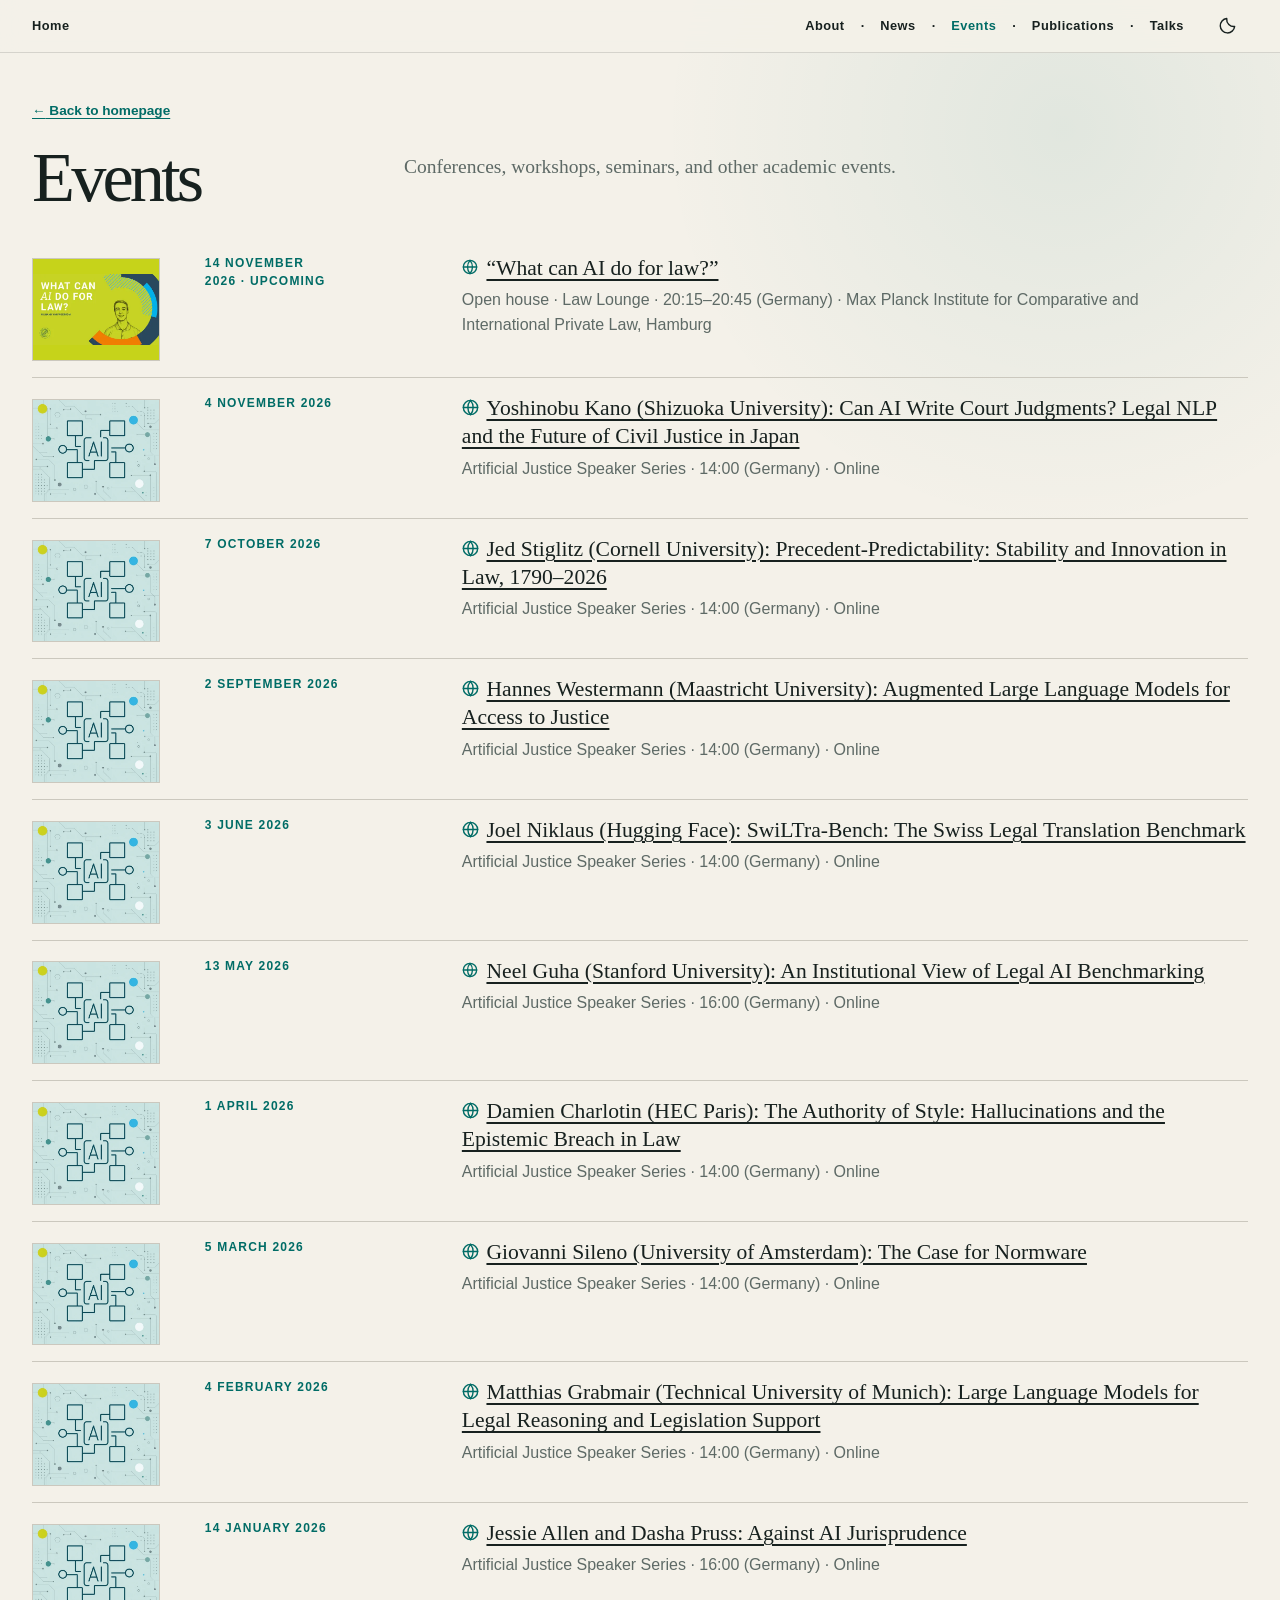
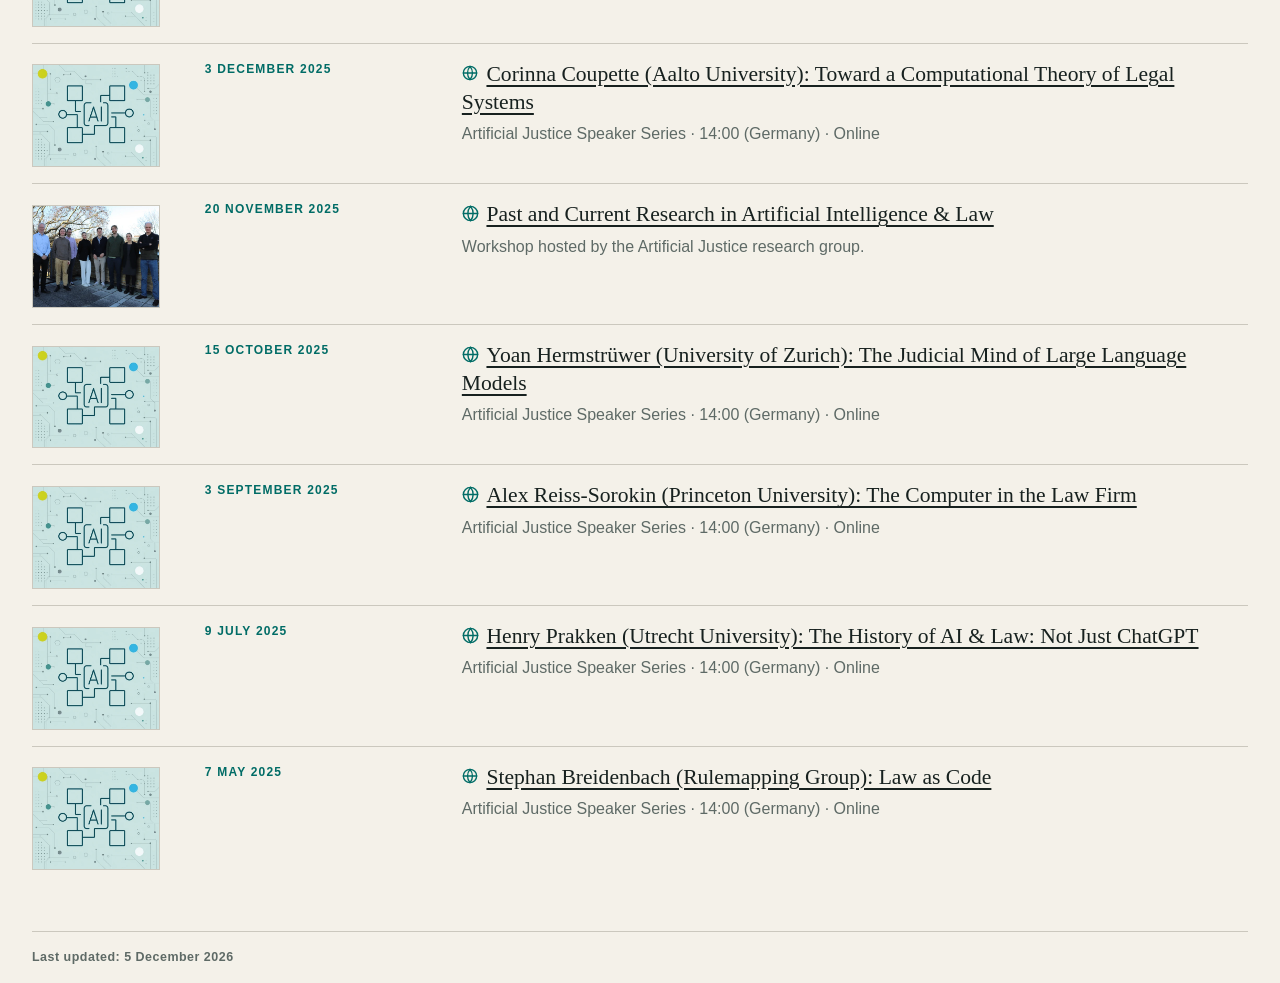
==== commit 130dadd8: "Refine header separators and mobile navigation alignment" ====
--- a/events.html
+++ b/events.html
@@ -11,7 +11,7 @@
     <link rel="icon" href="assets/icons/favicon-32.png?v=13" sizes="32x32" type="image/png">
     <link rel="apple-touch-icon" href="assets/icons/apple-touch-icon.png?v=13">
     <script src="scripts/theme.js?v=4"></script>
-    <link rel="stylesheet" href="styles.css?v=54">
+    <link rel="stylesheet" href="styles.css?v=55">
     <script src="scripts/site.js?v=16" defer></script>
     <script src="scripts/lightbox.js?v=1" defer></script>
     <!-- Cloudflare Web Analytics -->
@@ -27,12 +27,17 @@
 
     <header class="site-header">
       <div class="header-inner">
-        <a class="home-link" href="index.html">Home</a>
         <nav aria-label="Primary navigation">
+          <a class="home-link" href="index.html">Home</a>
+          <span class="nav-separator nav-separator-home" aria-hidden="true">·</span>
           <a href="index.html#about">About</a>
+          <span class="nav-separator" aria-hidden="true">·</span>
           <a href="news.html">News</a>
+          <span class="nav-separator" aria-hidden="true">·</span>
           <a href="events.html" aria-current="page">Events</a>
+          <span class="nav-separator" aria-hidden="true">·</span>
           <a href="index.html#publications">Publications</a>
+          <span class="nav-separator" aria-hidden="true">·</span>
           <a href="index.html#talks">Talks</a>
         </nav>
         <button class="theme-toggle" type="button" data-theme-toggle aria-label="Switch to dark mode" title="Switch to dark mode" hidden>
--- a/styles.css
+++ b/styles.css
@@ -134,9 +134,10 @@
 
 nav {
   display: flex;
+  flex: 1;
   min-width: 0;
   align-items: center;
-  gap: clamp(0.8rem, 2.5vw, 2rem);
+  gap: clamp(0.4rem, 1.25vw, 1rem);
 }
 
 nav,
@@ -149,6 +150,23 @@
 nav a,
 .home-link {
   text-decoration: none;
+}
+
+nav a {
+  display: inline-flex;
+  flex: 0 0 auto;
+  min-height: 2.5rem;
+  align-items: center;
+}
+
+.nav-separator {
+  flex: 0 0 auto;
+  font-weight: 900;
+  letter-spacing: 0;
+}
+
+.nav-separator-home {
+  display: none;
 }
 
 nav a[aria-current="page"] {
@@ -171,11 +189,6 @@
 }
 
 .home-link {
-  display: inline-flex;
-  flex: 0 0 auto;
-  min-width: 2.5rem;
-  min-height: 2.5rem;
-  align-items: center;
   margin-inline-end: auto;
 }
 
@@ -1005,15 +1018,13 @@
   }
 
   .header-inner {
-    min-height: 0;
     justify-content: flex-start;
     padding-block: 0.2rem;
   }
 
   nav {
     overflow-x: auto;
-    gap: clamp(0.5rem, 2vw, 1rem);
-    padding-bottom: 0.25rem;
+    gap: clamp(0.25rem, 1vw, 0.5rem);
     scrollbar-width: none;
   }
 
@@ -1021,12 +1032,17 @@
     display: none;
   }
 
-  nav a {
-    flex: 0 0 auto;
+  nav a:focus-visible {
+    /* Keep the focus ring visible inside the horizontal scroller. */
+    outline-offset: -0.2rem;
   }
 
   .home-link {
-    padding-bottom: 0.25rem;
+    margin-inline-end: 0;
+  }
+
+  .nav-separator-home {
+    display: block;
   }
 
   .theme-toggle {
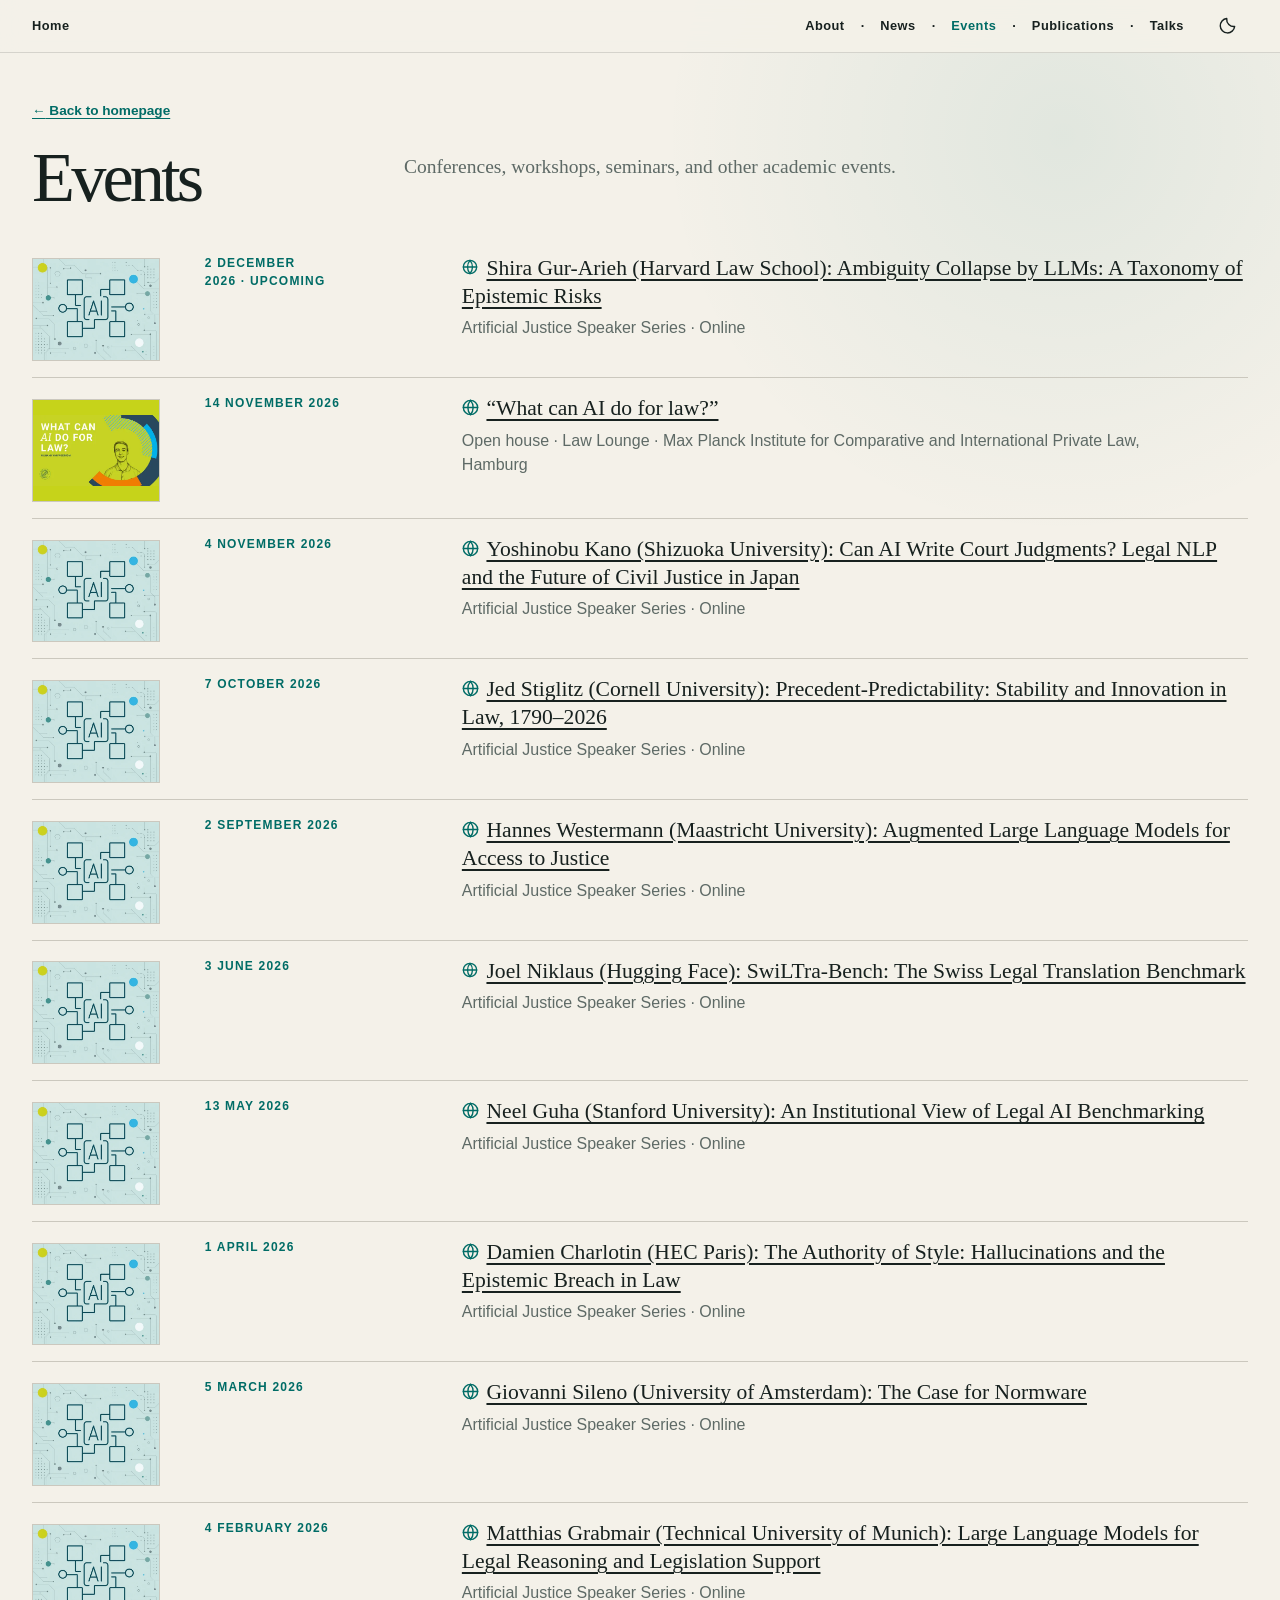
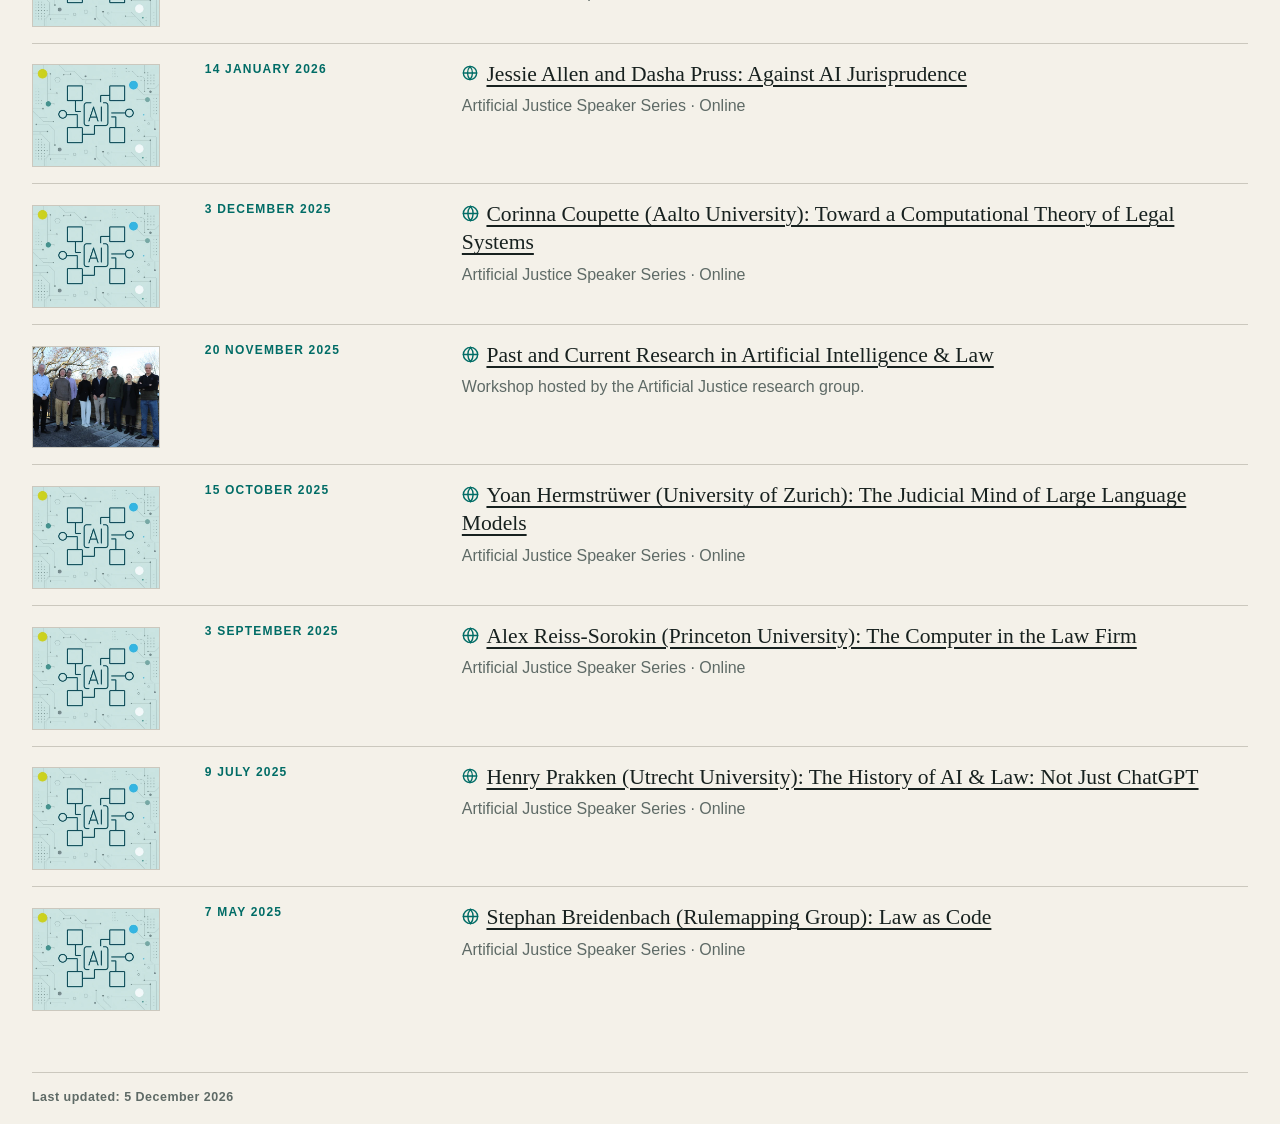
==== commit ff908d7f: "Update news and events and adapt Talks date column" ====
--- a/events.html
+++ b/events.html
@@ -11,7 +11,7 @@
     <link rel="icon" href="assets/icons/favicon-32.png?v=13" sizes="32x32" type="image/png">
     <link rel="apple-touch-icon" href="assets/icons/apple-touch-icon.png?v=13">
     <script src="scripts/theme.js?v=4"></script>
-    <link rel="stylesheet" href="styles.css?v=55">
+    <link rel="stylesheet" href="styles.css?v=61">
     <script src="scripts/site.js?v=16" defer></script>
     <script src="scripts/lightbox.js?v=1" defer></script>
     <!-- Cloudflare Web Analytics -->
@@ -62,15 +62,28 @@
       <ol class="archive-list">
         <!-- Add new entries at the top and copy the first three to index.html. -->
         <li>
+          <a class="item-thumbnail" href="assets/thumbnails/full/artificial-justice-light.webp?v=2" data-lightbox data-lightbox-dark="assets/thumbnails/full/artificial-justice-dark.webp?v=2" aria-haspopup="dialog" aria-label="Enlarge image for Shira Gur-Arieh (Harvard Law School): Ambiguity Collapse by LLMs: A Taxonomy of Epistemic Risks">
+            <img class="thumbnail-light" src="assets/thumbnails/artificial-justice-light.webp?v=4" alt="" width="480" height="384" loading="lazy" decoding="async">
+            <img class="thumbnail-dark" src="assets/thumbnails/artificial-justice-dark.webp?v=4" alt="" width="480" height="384" loading="lazy" decoding="async">
+          </a>
+          <p class="entry-date"><time datetime="2026-12-02">2 December 2026</time>&nbsp;<span class="entry-status">· Upcoming</span></p>
+          <div>
+            <h2>
+              <a href="https://events.mpipriv.de/b?p=speaker_series_with_shira_gur_arieh">Shira Gur-Arieh (Harvard Law School): Ambiguity Collapse by LLMs: A Taxonomy of Epistemic Risks</a>
+            </h2>
+            <p>Artificial Justice Speaker Series · Online</p>
+          </div>
+        </li>
+        <li>
           <a class="item-thumbnail" href="assets/thumbnails/full/lawsnack.webp" data-lightbox aria-haspopup="dialog" aria-label="Enlarge image for What can AI do for law?">
             <img class="thumbnail-lawsnack" src="assets/thumbnails/lawsnack.webp" alt="" width="480" height="384" loading="lazy" decoding="async">
           </a>
-          <p class="entry-date"><time datetime="2026-11-14">14 November 2026</time>&nbsp;<span class="entry-status">· Upcoming</span></p>
+          <time datetime="2026-11-14">14 November 2026</time>
           <div>
             <h2>
               <a href="https://www.mpipriv.de/open-house">“What can AI do for law?”</a>
             </h2>
-            <p>Open house · Law Lounge · 20:15–20:45 (Germany) · Max Planck Institute for Comparative and International Private Law, Hamburg</p>
+            <p>Open house · Law Lounge · Max Planck Institute for Comparative and International Private Law, Hamburg</p>
           </div>
         </li>
         <li>
@@ -83,7 +96,7 @@
             <h2>
               <a href="https://www.mpipriv.de/events/47195/1926527">Yoshinobu Kano (Shizuoka University): Can AI Write Court Judgments? Legal NLP and the Future of Civil Justice in Japan</a>
             </h2>
-            <p>Artificial Justice Speaker Series · 14:00 (Germany) · Online</p>
+            <p>Artificial Justice Speaker Series · Online</p>
           </div>
         </li>
         <li>
@@ -96,7 +109,7 @@
             <h2>
               <a href="https://www.mpipriv.de/events/46860/1929073">Jed Stiglitz (Cornell University): Precedent-Predictability: Stability and Innovation in Law, 1790–2026</a>
             </h2>
-            <p>Artificial Justice Speaker Series · 14:00 (Germany) · Online</p>
+            <p>Artificial Justice Speaker Series · Online</p>
           </div>
         </li>
         <li>
@@ -109,7 +122,7 @@
             <h2>
               <a href="https://www.mpipriv.de/events/46498/1929073">Hannes Westermann (Maastricht University): Augmented Large Language Models for Access to Justice</a>
             </h2>
-            <p>Artificial Justice Speaker Series · 14:00 (Germany) · Online</p>
+            <p>Artificial Justice Speaker Series · Online</p>
           </div>
         </li>
         <li>
@@ -122,7 +135,7 @@
             <h2>
               <a href="https://www.mpipriv.de/events/45762/1929073">Joel Niklaus (Hugging Face): SwiLTra-Bench: The Swiss Legal Translation Benchmark</a>
             </h2>
-            <p>Artificial Justice Speaker Series · 14:00 (Germany) · Online</p>
+            <p>Artificial Justice Speaker Series · Online</p>
           </div>
         </li>
         <li>
@@ -135,7 +148,7 @@
             <h2>
               <a href="https://www.mpipriv.de/events/45510/1929073">Neel Guha (Stanford University): An Institutional View of Legal AI Benchmarking</a>
             </h2>
-            <p>Artificial Justice Speaker Series · 16:00 (Germany) · Online</p>
+            <p>Artificial Justice Speaker Series · Online</p>
           </div>
         </li>
         <li>
@@ -148,7 +161,7 @@
             <h2>
               <a href="https://www.mpipriv.de/events/45052/1929073">Damien Charlotin (HEC Paris): The Authority of Style: Hallucinations and the Epistemic Breach in Law</a>
             </h2>
-            <p>Artificial Justice Speaker Series · 14:00 (Germany) · Online</p>
+            <p>Artificial Justice Speaker Series · Online</p>
           </div>
         </li>
         <li>
@@ -161,7 +174,7 @@
             <h2>
               <a href="https://www.mpipriv.de/events/44891/1929073">Giovanni Sileno (University of Amsterdam): The Case for Normware</a>
             </h2>
-            <p>Artificial Justice Speaker Series · 14:00 (Germany) · Online</p>
+            <p>Artificial Justice Speaker Series · Online</p>
           </div>
         </li>
         <li>
@@ -174,7 +187,7 @@
             <h2>
               <a href="https://www.mpipriv.de/events/44492/1929073">Matthias Grabmair (Technical University of Munich): Large Language Models for Legal Reasoning and Legislation Support</a>
             </h2>
-            <p>Artificial Justice Speaker Series · 14:00 (Germany) · Online</p>
+            <p>Artificial Justice Speaker Series · Online</p>
           </div>
         </li>
         <li>
@@ -187,7 +200,7 @@
             <h2>
               <a href="https://www.mpipriv.de/events/44152/1929073">Jessie Allen and Dasha Pruss: Against AI Jurisprudence</a>
             </h2>
-            <p>Artificial Justice Speaker Series · 16:00 (Germany) · Online</p>
+            <p>Artificial Justice Speaker Series · Online</p>
           </div>
         </li>
         <li>
@@ -200,7 +213,7 @@
             <h2>
               <a href="https://www.mpipriv.de/events/43882/1929073">Corinna Coupette (Aalto University): Toward a Computational Theory of Legal Systems</a>
             </h2>
-            <p>Artificial Justice Speaker Series · 14:00 (Germany) · Online</p>
+            <p>Artificial Justice Speaker Series · Online</p>
           </div>
         </li>
         <li>
@@ -225,7 +238,7 @@
             <h2>
               <a href="https://www.mpipriv.de/events/43314/1929073">Yoan Hermstrüwer (University of Zurich): The Judicial Mind of Large Language Models</a>
             </h2>
-            <p>Artificial Justice Speaker Series · 14:00 (Germany) · Online</p>
+            <p>Artificial Justice Speaker Series · Online</p>
           </div>
         </li>
         <li>
@@ -238,7 +251,7 @@
             <h2>
               <a href="https://www.mpipriv.de/events/42807/1929073">Alex Reiss-Sorokin (Princeton University): The Computer in the Law Firm</a>
             </h2>
-            <p>Artificial Justice Speaker Series · 14:00 (Germany) · Online</p>
+            <p>Artificial Justice Speaker Series · Online</p>
           </div>
         </li>
         <li>
@@ -251,7 +264,7 @@
             <h2>
               <a href="https://www.mpipriv.de/events/42325/1929073">Henry Prakken (Utrecht University): The History of AI &amp; Law: Not Just ChatGPT</a>
             </h2>
-            <p>Artificial Justice Speaker Series · 14:00 (Germany) · Online</p>
+            <p>Artificial Justice Speaker Series · Online</p>
           </div>
         </li>
         <li>
@@ -264,7 +277,7 @@
             <h2>
               <a href="https://www.mpipriv.de/events/41716/1929073">Stephan Breidenbach (Rulemapping Group): Law as Code</a>
             </h2>
-            <p>Artificial Justice Speaker Series · 14:00 (Germany) · Online</p>
+            <p>Artificial Justice Speaker Series · Online</p>
           </div>
         </li>
       </ol>
--- a/styles.css
+++ b/styles.css
@@ -14,6 +14,7 @@
   --divider-heading-size: clamp(1.4rem, 2.2vw, 1.75rem);
   --divider-heading-inset: 0.25rem;
   --divider-heading-gap: 0.85rem;
+  --entry-divider-padding: 0.8rem;
   color-scheme: light;
   color: var(--ink);
   background: var(--paper);
@@ -431,8 +432,12 @@
   transform: translateY(-7.5%) scale(1.35);
 }
 
+.split-section,
+.content-section {
+  --section-padding: clamp(0.5rem, calc(3.5vw - 1.5rem), 1.25rem);
+}
+
 .split-section {
-  --section-padding: clamp(0.5rem, calc(3.5vw - 1.5rem), 1.25rem);
   --split-gap: clamp(1.25rem, 2.5vw, 2rem);
   --thumbnail-width: clamp(5rem, 8.5vw, 7.5rem);
   display: grid;
@@ -567,7 +572,7 @@
   grid-template-columns: var(--thumbnail-width) minmax(0, 1fr);
   gap: var(--split-gap);
   align-items: start;
-  padding-block: 0.8rem;
+  padding-block: var(--entry-divider-padding);
   border-bottom: 1px solid var(--line);
 }
 
@@ -710,16 +715,10 @@
 
 .content-section {
   display: grid;
-  grid-template-columns: minmax(10rem, 0.32fr) minmax(0, 1fr);
+  grid-template-columns: minmax(8rem, 0.22fr) minmax(0, 1fr);
   gap: clamp(1rem, 2vw, 2rem);
   padding-block: var(--section-padding);
   border-top: 1px solid var(--line);
-}
-
-@media (min-width: 761px) {
-  #talks {
-    grid-template-columns: minmax(8rem, 0.22fr) minmax(0, 1fr);
-  }
 }
 
 .section-heading {
@@ -750,12 +749,12 @@
 
 .publication-list li {
   position: relative;
-  padding: 0 0 1.1rem 2.75rem;
+  padding: 0 0 var(--entry-divider-padding) 2.75rem;
   counter-increment: publication;
 }
 
 .publication-list li + li {
-  padding-top: 1.1rem;
+  padding-top: var(--entry-divider-padding);
   border-top: 1px solid var(--line);
 }
 
@@ -771,7 +770,7 @@
 }
 
 .publication-list li + li::before {
-  top: 1.1rem;
+  top: var(--entry-divider-padding);
 }
 
 .publication-list.is-collapsed > li:nth-child(n + 6) {
@@ -799,6 +798,24 @@
 
 .publication-links {
   white-space: nowrap;
+}
+
+@media (min-width: 761px) {
+  .publication-list .entry-type {
+    display: flex;
+    align-items: baseline;
+    gap: 1rem;
+  }
+
+  .publication-links {
+    flex: 0 0 auto;
+    margin-inline-start: auto;
+  }
+
+  .publication-links > span:first-child {
+    /* The leading dot is only needed when the links follow the metadata inline. */
+    display: none;
+  }
 }
 
 .authors,
@@ -881,16 +898,24 @@
   color: var(--paper);
 }
 
+.event-list {
+  display: grid;
+  /* Share the width needed by the visible dates, recording links, and statuses. */
+  grid-template-columns: max-content minmax(0, 1fr);
+  column-gap: 1rem;
+}
+
 .event-list li {
   display: grid;
-  grid-template-columns: 12rem minmax(0, 1fr);
+  grid-column: 1 / -1;
+  grid-template-columns: subgrid;
   gap: 1rem;
-  padding-block: 0.85rem;
+  padding-block: var(--entry-divider-padding);
   border-bottom: 1px solid var(--line);
 }
 
 .event-list li:first-child {
-  padding-top: 0.25rem;
+  padding-top: 0;
 }
 
 .event-list > li:last-child,
@@ -1105,16 +1130,16 @@
     content: "";
   }
 
+  .event-list,
   .event-list li {
     grid-template-columns: 1fr;
+  }
+
+  .event-list li {
     gap: 0.45rem;
   }
 
-  .event-list > li:first-child {
-    padding-top: 0;
-  }
-
-  .event-list > li:first-child > .entry-date {
+  .event-list > li > .entry-date {
     margin-top: 0;
   }
 
@@ -1224,7 +1249,7 @@
   }
 
   .event-list.is-collapsed > li:nth-child(n + 6) {
-    display: list-item;
+    display: grid;
   }
 
   body {
